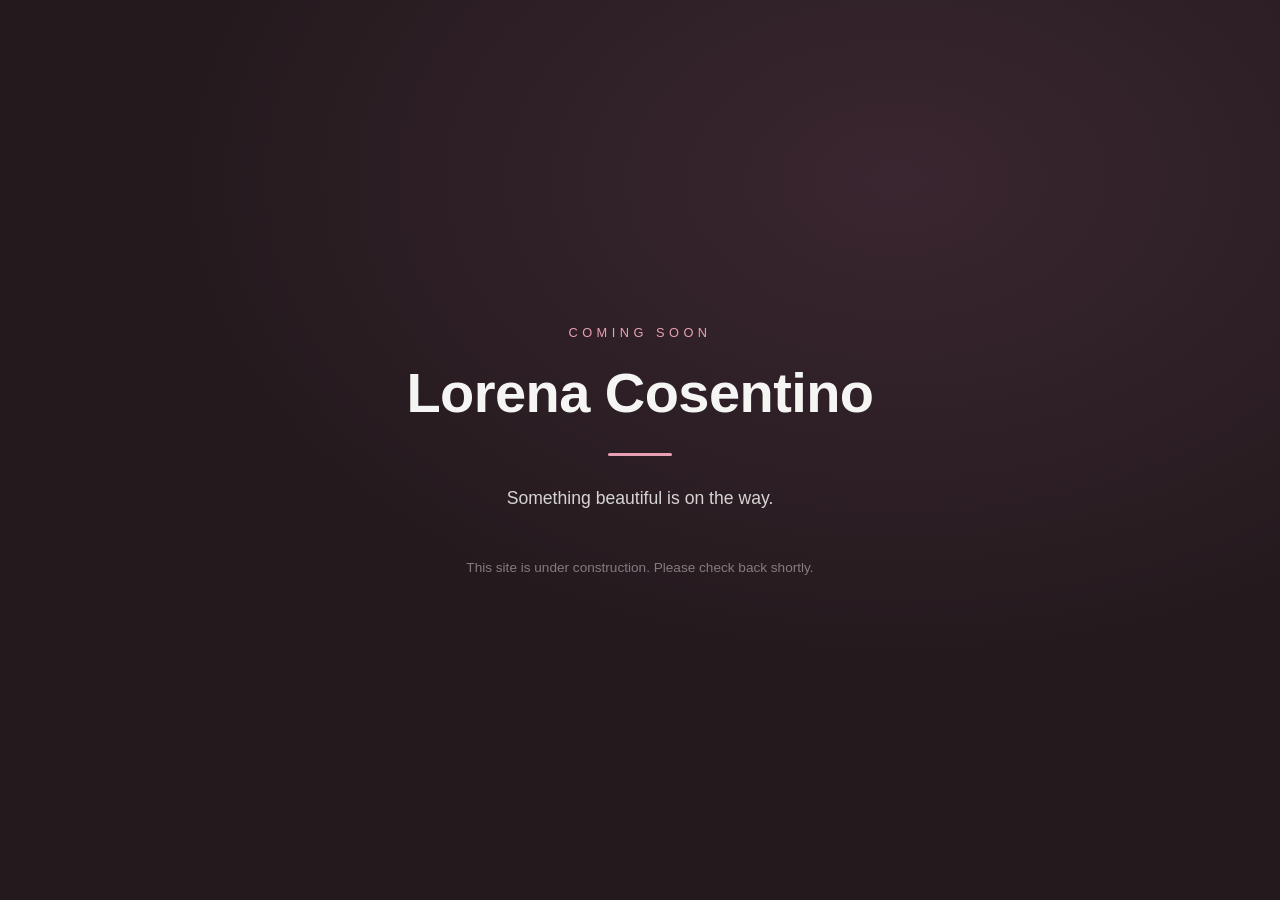
==== index.html @ d43c0b46 "Under construction page + cPanel deploy config Co-Authored-By: Claude Fable 5 <noreply@anthropic.com" ====
<!doctype html>
<html lang="en">
<head>
<meta charset="utf-8">
<meta name="viewport" content="width=device-width, initial-scale=1">
<title>Lorena Cosentino — Coming Soon</title>
<style>
  * { margin: 0; padding: 0; box-sizing: border-box; }
  html, body { height: 100%; }
  body {
    font-family: -apple-system, BlinkMacSystemFont, "Segoe UI", Roboto, Helvetica, Arial, sans-serif;
    background: radial-gradient(1200px 800px at 70% 20%, #3a2630 0%, #241a1e 60%);
    color: #f5f5f4;
    display: flex; align-items: center; justify-content: center;
    text-align: center; padding: 2rem;
  }
  main { max-width: 40rem; }
  .kicker {
    text-transform: uppercase; letter-spacing: 0.35em; font-size: 0.8rem;
    color: #e8a0b4; margin-bottom: 1.25rem;
  }
  h1 { font-size: clamp(2rem, 6vw, 3.5rem); font-weight: 650; letter-spacing: -0.01em; }
  .rule {
    width: 4rem; height: 3px; background: #e8a0b4; border-radius: 2px;
    margin: 1.75rem auto;
  }
  .tag { font-size: 1.1rem; color: rgba(245,245,244,0.85); line-height: 1.6; }
  .foot { margin-top: 3rem; font-size: 0.85rem; color: rgba(245,245,244,0.45); }
</style>
</head>
<body>
<main>
  <p class="kicker">Coming Soon</p>
  <h1>Lorena Cosentino</h1>
  <div class="rule"></div>
  <p class="tag">Something beautiful is on the way.</p>
  <p class="foot">This site is under construction. Please check back shortly.</p>
</main>
</body>
</html>
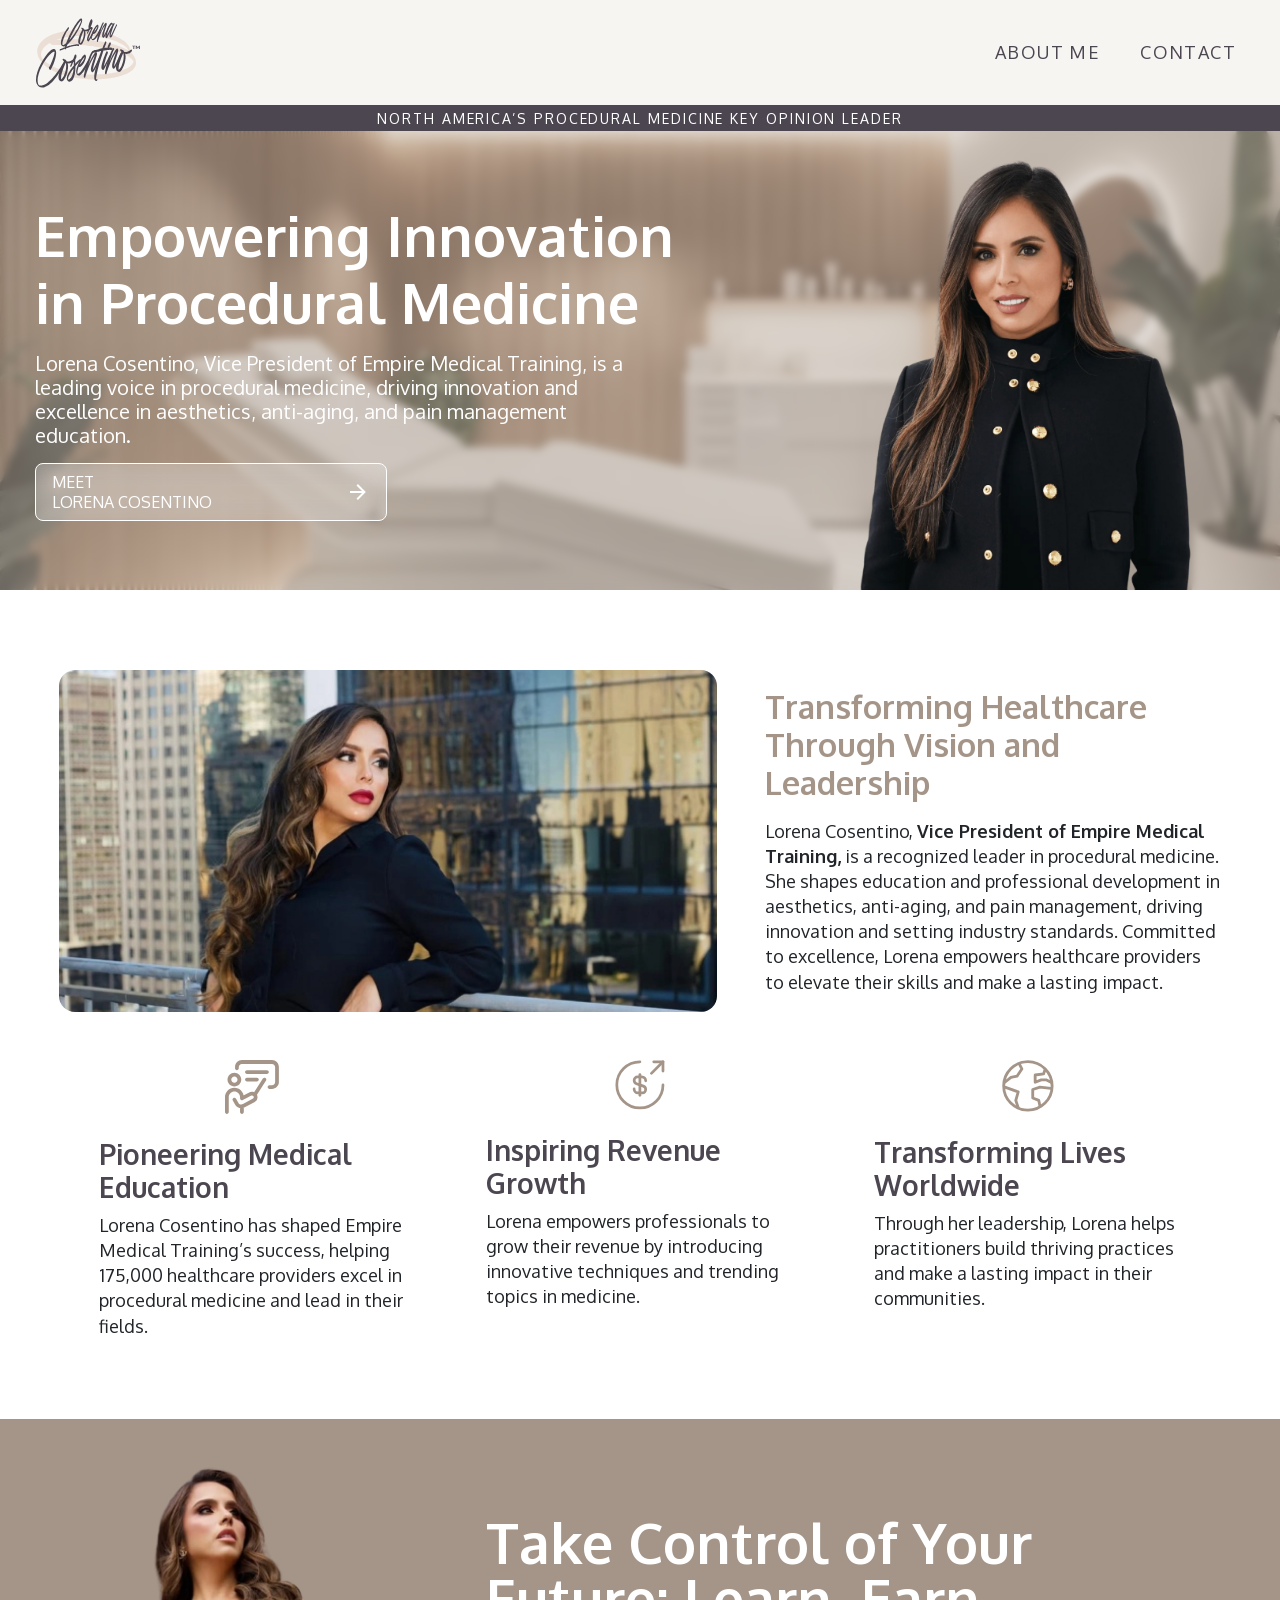
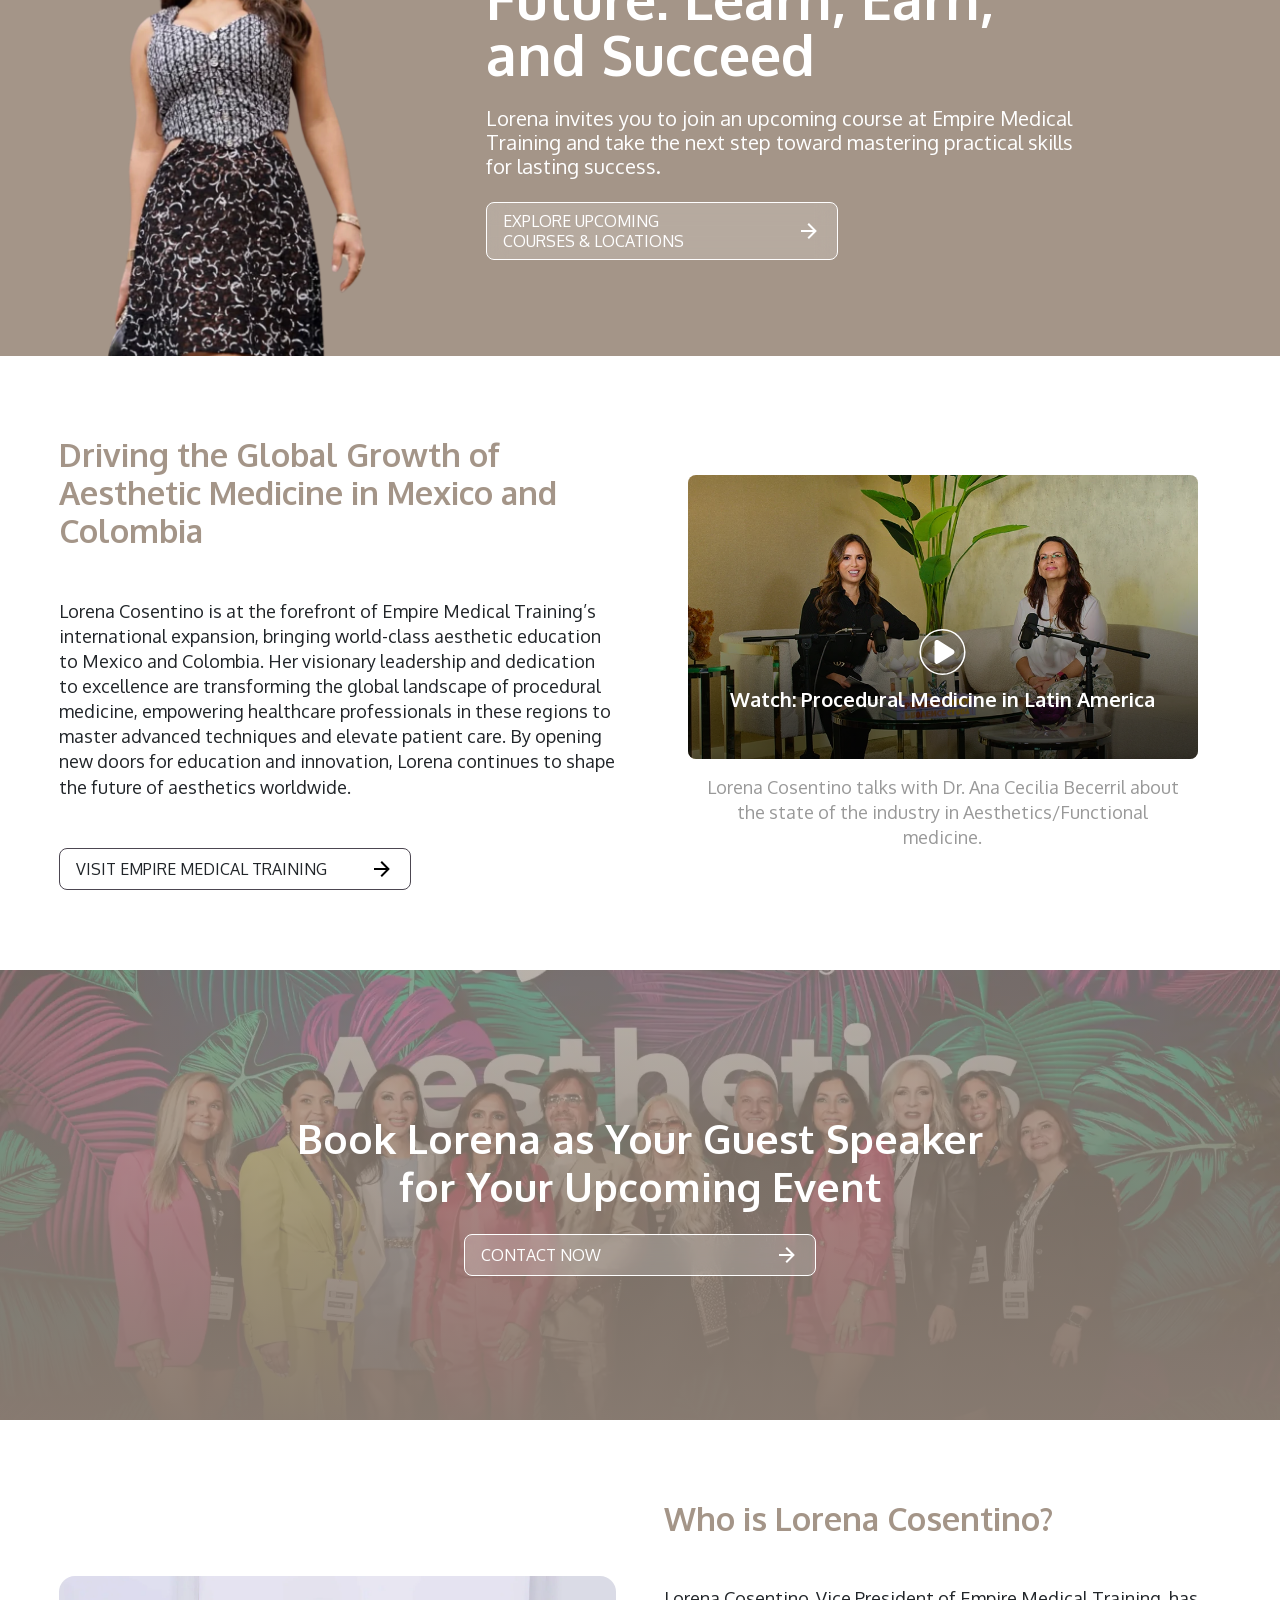
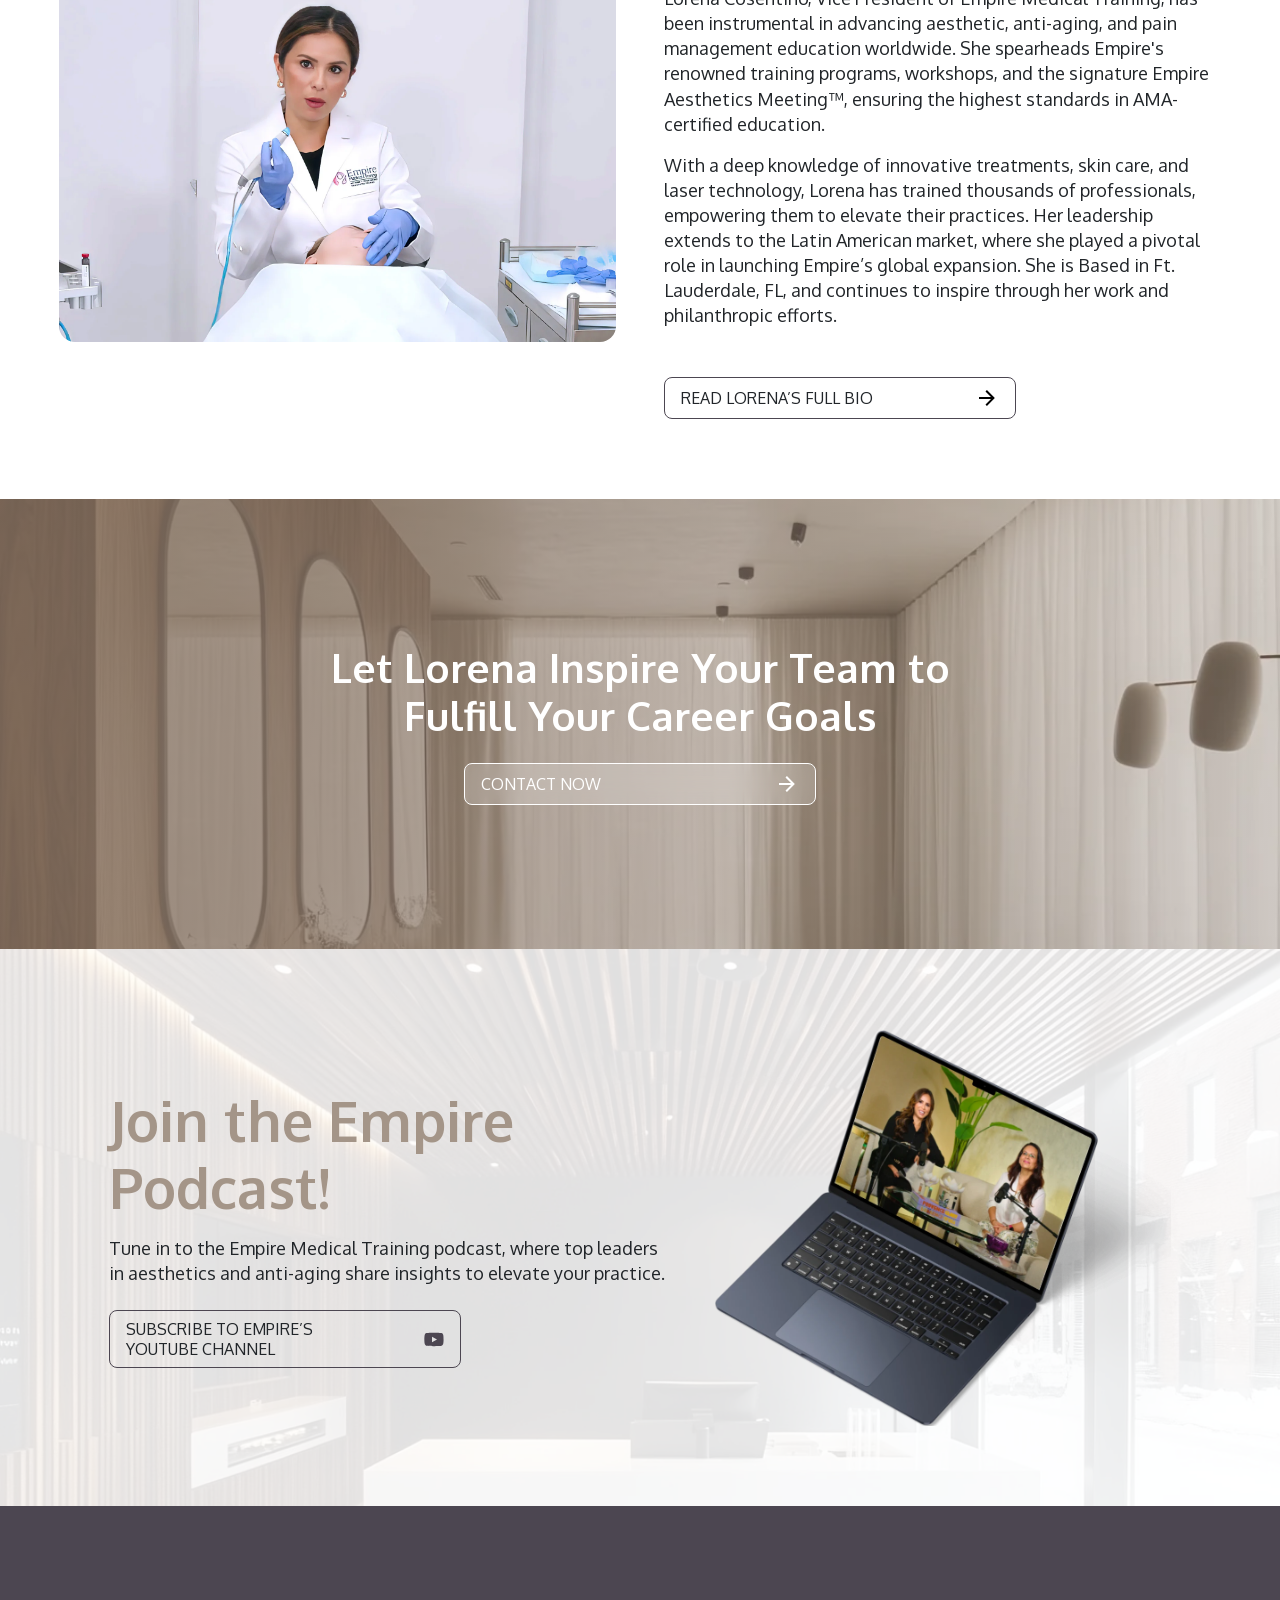
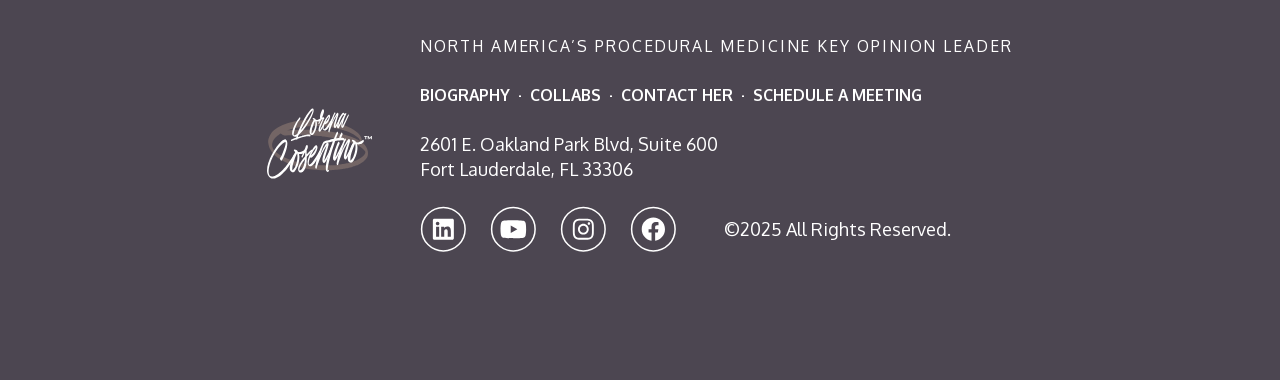
==== commit 7859d7e0: "Restore 2025 site from Wayback Machine rescue — static Bootstrap build Pages: home, /about-me/, /con" ====
--- a/index.html
+++ b/index.html
@@ -1,40 +1,368 @@
-<!doctype html>
-<html lang="en">
-<head>
-<meta charset="utf-8">
-<meta name="viewport" content="width=device-width, initial-scale=1">
-<title>Lorena Cosentino — Coming Soon</title>
-<style>
-  * { margin: 0; padding: 0; box-sizing: border-box; }
-  html, body { height: 100%; }
-  body {
-    font-family: -apple-system, BlinkMacSystemFont, "Segoe UI", Roboto, Helvetica, Arial, sans-serif;
-    background: radial-gradient(1200px 800px at 70% 20%, #3a2630 0%, #241a1e 60%);
-    color: #f5f5f4;
-    display: flex; align-items: center; justify-content: center;
-    text-align: center; padding: 2rem;
-  }
-  main { max-width: 40rem; }
-  .kicker {
-    text-transform: uppercase; letter-spacing: 0.35em; font-size: 0.8rem;
-    color: #e8a0b4; margin-bottom: 1.25rem;
-  }
-  h1 { font-size: clamp(2rem, 6vw, 3.5rem); font-weight: 650; letter-spacing: -0.01em; }
-  .rule {
-    width: 4rem; height: 3px; background: #e8a0b4; border-radius: 2px;
-    margin: 1.75rem auto;
-  }
-  .tag { font-size: 1.1rem; color: rgba(245,245,244,0.85); line-height: 1.6; }
-  .foot { margin-top: 3rem; font-size: 0.85rem; color: rgba(245,245,244,0.45); }
-</style>
-</head>
-<body>
-<main>
-  <p class="kicker">Coming Soon</p>
-  <h1>Lorena Cosentino</h1>
-  <div class="rule"></div>
-  <p class="tag">Something beautiful is on the way.</p>
-  <p class="foot">This site is under construction. Please check back shortly.</p>
-</main>
-</body>
-</html>
+<!DOCTYPE html>
+<html lang="en">
+<head>
+    <meta charset="UTF-8">
+    <meta name="viewport" content="width=device-width, initial-scale=1.0">
+    <title>Lorena Cosentino</title>
+    <link rel="stylesheet" href="/assets/libs/bootstrap-additional/bootstrap-additional.min.css">
+<link rel="stylesheet" href="/assets/libs/bootstrap-5.3.3/bootstrap.min.css">
+<link rel="stylesheet" href="/assets/css/main.css"></head>
+<body>
+    <header>
+    <div class="navbar navbar-expand-lg px-4" style="background-color:#F7F5F2">
+        <div class="container">
+            <a class="navbar-brand" href="/">
+                <img class="d-inline-block aling-text-top" src="/assets/images/lorena-cosentino-logo.svg" alt="Lorena Cosentino logo" width="105" height="70" loading="lazy">
+            </a>
+            <button class="navbar-toggler" type="button" data-bs-toggle="collapse" data-bs-target="#navbarCollapse" aria-controls="navbarCollapse" aria-expanded="false" aria-label="Toggle navigation">
+                <span class="navbar-toggler-icon"></span>
+            </button>
+            <div class="collapse navbar-collapse" id="navbarCollapse">
+                <ul class="navbar-nav ms-auto pt-4 pb-3">
+                    <li class="nav-item me-4 mb-2">
+                        <a class="nav-link text-purple" href="/about-me/" style="letter-spacing:0.0875rem">ABOUT ME</a>
+                    </li>
+                    <li class="nav-item">
+                        <a class="nav-link text-purple" href="/contact/" style="letter-spacing:0.0875rem">CONTACT</a>
+                    </li>
+                </ul>
+            </div>
+        </div>
+    </div>
+    <div class="bg-purple d-lg-block d-none">
+        <div class="row gx-0">
+            <div class="col-12 px-4 text-center">
+                <small class="m-0 text-white" style="font-size:0.875rem;letter-spacing:0.12rem">NORTH AMERICA’S PROCEDURAL MEDICINE KEY OPINION LEADER</small>
+            </div>
+        </div>
+    </div>
+</header>    <div class="text-white bg-brown overflow-hidden position-relative">
+        <div class="position-absolute w-100 h-100">
+            <img src="/assets/images/empowering-innovation-procedural-medicine-background.webp" class="w-100 h-100" alt="empowering innovation procedural medicine background">
+        </div>
+        <div class="position-relative z-1" style="background:rgba(192, 180, 169, 0.5);backdrop-filter:blur(4px)">
+            <div class="container">
+                <div class="row">
+                    <div class="col-12 col-lg-6 col-xl-7 py-5 align-self-center">
+                        <div class="p-4 p-lg-0 pe-lg-5">
+                            <h1 class="hero-title mb-3 text-break">Empowering Innovation in Procedural Medicine</h1>
+                            <p class="h5 fw-normal mb-3" style="max-width:50ch">Lorena Cosentino, Vice President of Empire Medical Training, is a leading voice in procedural medicine, driving innovation and excellence in aesthetics, anti-aging, and pain management education.</p>
+                            <a href="/about-me/" class="btn btn-main-blur"><!-- px-3 py-2 border-light border border-white rounded-3 d-inline-flex justify-content-between align-items-center text-decoration-none -->
+                                <span class="text-white lh-sm">
+                                    MEET
+                                    <br>
+                                    LORENA COSENTINO
+                                </span>
+                                <svg xmlns="http://www.w3.org/2000/svg" width="24" height="24" viewBox="0 0 24 24"><path fill="#ffffff" d="M4 11v2h12l-5.5 5.5l1.42 1.42L19.84 12l-7.92-7.92L10.5 5.5L16 11z"></path></svg>
+                            </a>
+                        </div>
+                    </div>
+                    <div class="col-12 col-lg-6 col-xl-5 pt-lg-4 d-flex align-items-end">
+                        <div style="max-height:550px">
+                            <img class="hero-image" src="/assets/images/empowering-innovation-in-procedural-medicine.webp" alt="Empowering Innovation in Procedural Medicine">
+                        </div>
+                    </div>
+                </div>
+            </div>
+        </div>
+    </div>
+    <section class="container py-7">
+        <div class="row gx-0 mb-5">
+            <div class="col-12 col-lg-6 col-xl-7 px-4 d-flex align-items-center justify-content-center mb-4 mb-lg-0">
+                <img src="/assets/images/transforming-healthcare-through-vision-and-leadership-lorena-cosentino.webp" class="d-block w-100" style="border-radius:var(--border-radius)" alt="transforming healthcare through vision and leadership" loading="lazy">
+                <!-- <div id="carouselExample" class="carousel custom-carousel slide w-100">
+                    <div class="carousel-inner">
+                        <div class="carousel-item rounded-4 active">
+                            <img src="/assets/images/transforming-healthcare-through-vision-and-leadership-lorena-cosentino.webp" class="d-block w-100" alt="previous next transforming healthcare through vision and leadership">
+                        </div>
+                        <div class="carousel-item rounded-4">
+                            <img src="/assets/images/transforming-healthcare-through-vision-and-leadership-lorena-cosentino.webp" class="d-block w-100" alt="previous next transforming healthcare through vision and leadership">
+                        </div>
+                        <div class="carousel-item rounded-4">
+                            <img src="/assets/images/transforming-healthcare-through-vision-and-leadership-lorena-cosentino.webp" class="d-block w-100" alt="previous next transforming healthcare through vision and leadership">
+                        </div>
+                    </div>
+                    <button class="carousel-control-prev" type="button" data-bs-target="#carouselExample" data-bs-slide="prev">
+                        <span class="carousel-control-prev-icon" aria-hidden="true"></span>
+                        <span class="visually-hidden">Previous</span>
+                    </button>
+                    <button class="carousel-control-next" type="button" data-bs-target="#carouselExample" data-bs-slide="next">
+                        <span class="carousel-control-next-icon" aria-hidden="true"></span>
+                        <span class="visually-hidden">Next</span>
+                    </button>
+                </div> -->
+            </div>
+            <div class="col-12 col-lg-6 col-xl-5 px-4">
+                <div class="d-flex flex-column justify-content-center h-100">
+                    <h2 class="text-brown fw-bold mb-3">Transforming Healthcare Through Vision and Leadership</h2>
+                    <p class="mb-0">Lorena Cosentino, <b>Vice President of Empire Medical Training,</b> is a recognized leader in procedural medicine. She shapes education and professional development in aesthetics, anti-aging, and pain management, driving innovation and setting industry standards. Committed to excellence, Lorena empowers healthcare providers to elevate their skills and make a lasting impact.</p>
+                </div>
+            </div>
+        </div>
+        <div class="row gx-0 justify-content-center px-4">
+            <div class="col-12 col-md-6 col-lg-4 px-4 mb-4 mb-lg-0">
+                <div class="px-3">
+                    <div class="d-flex justify-content-center pb-4">
+                        <svg width="54" height="54" viewBox="0 0 55 55" fill="none" xmlns="http://www.w3.org/2000/svg">
+                            <path d="M17.2288 39.0474H15.3145C15.3145 39.7174 15.6648 40.3387 16.2381 40.6853C16.8114 41.0322 17.5242 41.0539 18.1176 40.743L17.2288 39.0474ZM0 53.0857C0 54.1429 0.857076 55 1.91431 55C2.97155 55 3.82862 54.1429 3.82862 53.0857H0ZM25.5058 34.7083L26.3945 36.4039L26.4657 36.3666L26.5336 36.3235L25.5058 34.7083ZM29.4582 40.9755L30.3572 42.6657L30.4161 42.6343L30.4728 42.5988L29.4582 40.9755ZM19.1795 46.4425L18.2806 44.7526L18.2216 44.784L18.165 44.8192L19.1795 46.4425ZM11.2336 39.3738C10.7091 38.456 9.53973 38.137 8.62181 38.6615C7.70386 39.186 7.38493 40.3555 7.90948 41.2734L11.2336 39.3738ZM19.1431 47.9809C19.1431 46.9236 18.286 46.0665 17.2288 46.0665C16.1716 46.0665 15.3145 46.9236 15.3145 47.9809H19.1431ZM15.3145 53.0857C15.3145 54.1429 16.1716 55 17.2288 55C18.286 55 19.1431 54.1429 19.1431 53.0857H15.3145ZM29.6522 32.9147L28.6243 34.5299L31.8544 36.5853L32.882 34.9704L29.6522 32.9147ZM41.8155 20.932C42.3831 20.0401 42.1202 18.8568 41.2284 18.2892C40.3363 17.7216 39.153 17.9846 38.5856 18.8765L41.8155 20.932ZM10.2097 8.4184C10.2097 9.47564 11.0667 10.3327 12.124 10.3327C13.1812 10.3327 14.0383 9.47564 14.0383 8.4184H10.2097ZM45.3054 25.6472C44.2482 25.6472 43.3911 26.5043 43.3911 27.5615C43.3911 28.6187 44.2482 29.4758 45.3054 29.4758V25.6472ZM22.3336 10.3327C21.2764 10.3327 20.4193 11.1898 20.4193 12.247C20.4193 13.3043 21.2764 14.1613 22.3336 14.1613V10.3327ZM42.753 14.1613C43.8102 14.1613 44.6673 13.3043 44.6673 12.247C44.6673 11.1898 43.8102 10.3327 42.753 10.3327V14.1613ZM22.3336 17.99C21.2764 17.99 20.4193 18.847 20.4193 19.9043C20.4193 20.9615 21.2764 21.8186 22.3336 21.8186V17.99ZM32.5433 21.8186C33.6005 21.8186 34.4576 20.9615 34.4576 19.9043C34.4576 18.847 33.6005 17.99 32.5433 17.99V21.8186ZM12.7621 19.9043C12.7621 21.6664 11.3336 23.0948 9.57156 23.0948V26.9234C13.4481 26.9234 16.5907 23.7809 16.5907 19.9043H12.7621ZM9.57156 23.0948C7.80947 23.0948 6.38104 21.6664 6.38104 19.9043H2.55242C2.55242 23.7809 5.695 26.9234 9.57156 26.9234V23.0948ZM6.38104 19.9043C6.38104 18.1422 7.80947 16.7138 9.57156 16.7138V12.8851C5.695 12.8851 2.55242 16.0277 2.55242 19.9043H6.38104ZM9.57156 16.7138C11.3336 16.7138 12.7621 18.1422 12.7621 19.9043H16.5907C16.5907 16.0277 13.4481 12.8851 9.57156 12.8851V16.7138ZM19.1431 39.0474V37.7712H15.3145V39.0474H19.1431ZM0 37.7712V53.0857H3.82862V37.7712H0ZM18.1176 40.743L26.3945 36.4039L24.617 33.013L16.34 37.3518L18.1176 40.743ZM28.5592 39.2855L18.2806 44.7526L20.0785 48.1327L30.3572 42.6657L28.5592 39.2855ZM13.7038 43.6966L11.2336 39.3738L7.90948 41.2734L10.3797 45.5961L13.7038 43.6966ZM26.5336 36.3235C27.3833 35.7826 28.5118 36.0491 29.0302 36.9128L32.3131 34.9429C30.6867 32.2322 27.1449 31.3963 24.4779 33.0934L26.5336 36.3235ZM18.165 44.8192C16.6289 45.7794 14.6026 45.2694 13.7038 43.6966L10.3797 45.5961C12.3568 49.0562 16.8147 50.178 20.1941 48.0658L18.165 44.8192ZM3.82862 37.7712C3.82862 34.5996 6.39983 32.0283 9.57156 32.0283V28.1996C4.28533 28.1996 0 32.4849 0 37.7712H3.82862ZM29.0302 36.9128C29.5322 37.7497 29.2714 38.8348 28.4436 39.3522L30.4728 42.5988C33.0706 40.9752 33.8892 37.5698 32.3131 34.9429L29.0302 36.9128ZM19.1431 37.7712C19.1431 32.4849 14.8578 28.1996 9.57156 28.1996V32.0283C12.7433 32.0283 15.3145 34.5996 15.3145 37.7712H19.1431ZM15.3145 47.9809V53.0857H19.1431V47.9809H15.3145ZM32.882 34.9704L41.8155 20.932L38.5856 18.8765L29.6522 32.9147L32.882 34.9704ZM14.0383 8.4184V7.14219H10.2097V8.4184H14.0383ZM17.2288 3.95167H47.8578V0.123047H17.2288V3.95167ZM51.0483 7.14219V22.4567H54.8769V7.14219H51.0483ZM47.8578 25.6472H45.3054V29.4758H47.8578V25.6472ZM51.0483 22.4567C51.0483 24.2189 49.62 25.6472 47.8578 25.6472V29.4758C51.7344 29.4758 54.8769 26.3333 54.8769 22.4567H51.0483ZM47.8578 3.95167C49.62 3.95167 51.0483 5.38011 51.0483 7.14219H54.8769C54.8769 3.26563 51.7344 0.123047 47.8578 0.123047V3.95167ZM14.0383 7.14219C14.0383 5.38011 15.4667 3.95167 17.2288 3.95167V0.123047C13.3523 0.123047 10.2097 3.26563 10.2097 7.14219H14.0383ZM22.3336 14.1613H42.753V10.3327H22.3336V14.1613ZM22.3336 21.8186H32.5433V17.99H22.3336V21.8186Z" fill="#A49588"></path>
+                        </svg>
+                    </div>
+                    <h3 class="fw-bold" style="color:var(--color-purple)">Pioneering Medical Education</h3>
+                    <p class="mb-0">Lorena Cosentino has shaped Empire Medical Training’s success, helping 175,000 healthcare providers excel in procedural medicine and lead in their fields.</p>
+                </div>
+            </div>
+            <div class="col-12 col-md-6 col-lg-4 px-4 mb-4 mb-lg-0">
+                <div class="px-3">
+                    <div class="d-flex justify-content-center pb-4">
+                        <svg width="50" height="50" viewBox="0 0 55 55" fill="none" xmlns="http://www.w3.org/2000/svg">
+                            <path d="M21.043 31.8341C21.043 34.297 22.9473 36.2775 25.2832 36.2775H30.0567C32.0879 36.2775 33.7383 34.5509 33.7383 32.3927C33.7383 30.0821 32.7227 29.2442 31.2247 28.711L23.582 26.045C22.084 25.5118 21.0684 24.6993 21.0684 22.3633C21.0684 20.2305 22.7188 18.4785 24.75 18.4785H29.5235C31.8594 18.4785 33.7637 20.459 33.7637 22.9219" stroke="#A49588" stroke-width="3" stroke-linecap="round" stroke-linejoin="round"></path>
+                            <path d="M27.3906 15.965V38.8166" stroke="#A49588" stroke-width="3" stroke-linecap="round" stroke-linejoin="round"></path>
+                            <path d="M52.7815 27.3907C52.7815 41.4064 41.4064 52.7815 27.3907 52.7815C13.3751 52.7815 2 41.4064 2 27.3907C2 13.3751 13.3751 2 27.3907 2" stroke="#A49588" stroke-width="3" stroke-linecap="round" stroke-linejoin="round"></path>
+                            <path d="M52.7813 12.1563V2H42.625" stroke="#A49588" stroke-width="3" stroke-linecap="round" stroke-linejoin="round"></path>
+                            <path d="M40.0859 14.6954L52.7813 2" stroke="#A49588" stroke-width="3" stroke-linecap="round" stroke-linejoin="round"></path>
+                        </svg>
+                    </div>
+                    <h3 class="fw-bold" style="color:var(--color-purple)">Inspiring Revenue Growth</h3>
+                    <p class="mb-0">Lorena empowers professionals to grow their revenue by introducing innovative techniques and trending topics in medicine.</p>
+                </div>
+            </div>
+            <div class="col-12 col-md-6 col-lg-4 px-4">
+                <div class="px-3">
+                    <div class="d-flex justify-content-center pb-4">
+                        <svg width="52" height="52" viewBox="0 0 55 55" fill="none" xmlns="http://www.w3.org/2000/svg">
+                            <path d="M27.3907 53.0002C41.5344 53.0002 53.0002 41.5344 53.0002 27.3907C53.0002 13.247 41.5344 1.78125 27.3907 1.78125C13.247 1.78125 1.78125 13.247 1.78125 27.3907C1.78125 41.5344 13.247 53.0002 27.3907 53.0002Z" stroke="#A49588" stroke-width="3" stroke-linecap="round" stroke-linejoin="round"></path>
+                            <path d="M3.0625 28.6713L17.1477 33.7932L14.5868 42.7565L17.1477 50.4393" stroke="#A49588" stroke-width="3" stroke-linecap="round" stroke-linejoin="round"></path>
+                            <path d="M40.1965 49.1589L38.916 42.7565L32.5137 40.1955V31.2322L40.1965 28.6713L51.7208 29.9517" stroke="#A49588" stroke-width="3" stroke-linecap="round" stroke-linejoin="round"></path>
+                            <path d="M45.318 10.7445L44.0375 14.5859L35.0742 15.8664V23.5493L41.4766 20.9883H46.5985L51.7204 23.5493" stroke="#A49588" stroke-width="3" stroke-linecap="round" stroke-linejoin="round"></path>
+                            <path d="M3.0625 23.5494L9.46487 18.4275L15.8672 17.147L20.9891 9.46418L18.4282 4.34229" stroke="#A49588" stroke-width="3" stroke-linecap="round" stroke-linejoin="round"></path>
+                        </svg>
+                    </div>
+                    <h3 class="fw-bold" style="color:var(--color-purple)">Transforming Lives Worldwide</h3>
+                    <p class="mb-0">Through her leadership, Lorena helps practitioners build thriving practices and make a lasting impact in their communities.</p>
+                </div>
+            </div>
+        </div>
+    </section>
+    <section class="bg-brown">
+        <div class="container">
+            <div class="row gx-0">
+                <div class="col-12 col-md-6 col-lg-5 col-xl-4 px-4 pt-md-5 order-2 order-md-1">
+                    <img src="/assets/images/lorena-cosentino-take-control-of-your-future.webp" class="img-fluid px-5 px-md-0 px-lg-4 px-xl-5" alt="lorena photo" loading="lazy">
+                </div>
+                <div class="col-12 col-md-6 col-lg-7 col-xl-7 px-4 py-6 align-self-center order-1 order-md-2">
+                    <div class="px-lg-4">
+                        <h2 class="hero-title text-white lh-1 mb-4 text-break">Take Control of Your Future: Learn, Earn, and Succeed</h2>
+                        <p class="h5 fw-normal text-white mb-4">Lorena invites you to join an upcoming course at Empire Medical Training and take the next step toward mastering practical skills for lasting success.</p>
+                        <a href="https://www.empiremedicaltraining.com/calendar/" target="_blank" class="btn btn-main-blur">
+                            <span class="text-white lh-sm">
+                                EXPLORE UPCOMING
+                                <br>
+                                COURSES & LOCATIONS
+                            </span>
+                            <svg xmlns="http://www.w3.org/2000/svg" width="24" height="24" viewBox="0 0 24 24"><path fill="#ffffff" d="M4 11v2h12l-5.5 5.5l1.42 1.42L19.84 12l-7.92-7.92L10.5 5.5L16 11z"></path></svg>
+                        </a>
+                    </div>
+                </div>
+            </div>
+        </div>
+    </section>
+    <section class="container py-7">
+        <div class="row mx-0">
+            <div class="col-12 col-lg-6 px-4 mb-5 mb-lg-0 align-self-center">
+                <h2 class="fw-bold text-brown mb-4 mb-lg-5" style="max-width:38ch">Driving the Global Growth of Aesthetic Medicine in Mexico and Colombia</h2>
+                <p class="mb-4 mb-lg-5">Lorena Cosentino is at the forefront of Empire Medical Training’s international expansion, bringing world-class aesthetic education to Mexico and Colombia. Her visionary leadership and dedication to excellence are transforming the global landscape of procedural medicine, empowering healthcare professionals in these regions to master advanced techniques and elevate patient care. By opening new doors for education and innovation, Lorena continues to shape the future of aesthetics worldwide.</p>
+                <a href="https://www.empiremedicaltraining.com/" target="_blank" class="btn btn-main-ghost-black">
+                    <span class="lh-sm">
+                        VISIT EMPIRE MEDICAL TRAINING
+                    </span>
+                    <svg xmlns="http://www.w3.org/2000/svg" width="24" height="24" viewBox="0 0 24 24"><path fill="#000000" d="M4 11v2h12l-5.5 5.5l1.42 1.42L19.84 12l-7.92-7.92L10.5 5.5L16 11z"></path></svg>
+                </a>
+            </div>
+            <div class="col-12 col-lg-6 px-4 px-lg-5 align-self-center">
+                <button class="w-100 h-100 bg-transparent overflow-hidden p-0 mx-0 mt-0 mb-3 border-0 w-fit position-relative" data-bs-toggle="modal" data-bs-target="#VideoModalSsr7aXgFyLw" style="border-radius:var(--border-radius-sm)">
+                    <div class="position-absolute w-100 h-100 d-flex justify-content-center align-items-center align-items-sm-end" style="background:linear-gradient(180deg,rgba(0, 0, 0, 0.00) 11.66%,rgba(0, 0, 0, 0.60) 86.56%)">
+                        <div class="my-sm-5">
+                            <svg width="47" height="46" viewBox="0 0 47 46" fill="none" xmlns="http://www.w3.org/2000/svg">
+                                <rect x="1.25" y="0.75" width="44.5" height="44.5" rx="22.25" stroke="white" stroke-width="1.5"></rect>
+                                <path d="M19.3021 11.3616L34.3021 20.7897C35.0312 21.2718 35.5 22.1289 35.5 22.9861C35.5 23.8967 35.0312 24.7538 34.3021 25.1824L19.3021 34.6105C18.5208 35.0926 17.5312 35.1462 16.75 34.6641C15.9688 34.2355 15.5 33.3784 15.5 32.4142V13.5579C15.5 12.6472 15.9688 11.7901 16.75 11.3616C17.5312 10.8795 18.5208 10.8795 19.3021 11.3616Z" fill="white"></path>
+                            </svg>
+                            <p class="d-none d-sm-block h5 fw-bold text-white mt-2 mb-0 pt-1 px-3">Watch: Procedural Medicine in Latin America</p>
+                        </div>
+                    </div>
+                    <img src="/assets/images/driving-the-global-growth-of-aesthetic.webp" class="img-fluid w-100 h-100" style="object-fit:cover" alt="driving the global growth of aesthetic" loading="lazy">
+                </button>
+                <p class="text-center px-3 mb-0" style="color:#999">Lorena Cosentino talks with Dr. Ana Cecilia Becerril about the state of the industry in Aesthetics/Functional medicine.</p>
+            </div>
+        </div>
+    </section>
+    <section class="position-relative">
+        <div class="position-absolute top-0 bottom-0 start-0 end-0 w-100 h-100">
+            <img src="/assets/images/book-lorena-as-your-guest-speaker-for-your-upcoming-event.webp" class="w-100 h-100 object-fit-cover" style="object-position:0% 35%" alt="book lorena as your guest speaker for your upcoming event" loading="lazy">
+        </div>
+        <div style="background:linear-gradient(180deg, rgb(164 149 136 / 65%) 0%, rgb(137 124 114 / 98%) 100%);z-index:2;position:relative">
+            <div class="container z-1 py-lg-5">
+                <div class="row justify-content-center py-5 mx-0">
+                    <div class="col-12 p-5 text-center">
+                        <h2 class="h1 fw-bold text-white mb-4" style="max-width:28ch;margin:0 auto">Book Lorena as Your Guest Speaker for Your Upcoming Event</h2>
+                        <a href="/contact/" class="btn btn-main-blur">
+                            <span class="text-white lh-sm">
+                                CONTACT NOW
+                            </span>
+                            <svg xmlns="http://www.w3.org/2000/svg" width="24" height="24" viewBox="0 0 24 24"><path fill="#ffffff" d="M4 11v2h12l-5.5 5.5l1.42 1.42L19.84 12l-7.92-7.92L10.5 5.5L16 11z"></path></svg>
+                        </a>
+                    </div>
+                </div>
+            </div>
+        </div>
+    </section>
+    <section class="container py-7">
+        <div class="row mx-0">
+            <div class="col-12 col-lg-6 px-4 mb-5 mb-lg-0 align-self-center">
+                <img src="/assets/images/who-is-lorena-consentino.webp" class="img-fluid" alt="who is Lorena Consentino" style="border-radius:var(--border-radius)" loading="lazy">
+            </div>
+            <div class="col-12 col-lg-6 px-4 align-self-center">
+                <h2 class="text-brown fw-bold mb-4 mb-lg-5">Who is Lorena Cosentino?</h2>
+                <p>Lorena Cosentino, Vice President of Empire Medical Training, has been instrumental in advancing aesthetic, anti-aging, and pain management  education worldwide. She spearheads Empire's renowned training programs, workshops, and the signature Empire Aesthetics Meeting™, ensuring the highest standards in AMA-certified education. </p>
+                <p class="mb-5">With a deep knowledge of innovative treatments, skin care, and laser technology, Lorena has trained thousands of professionals, empowering them to elevate their practices. Her leadership extends to the Latin American market, where she played a pivotal role in launching Empire’s global expansion. She is Based in Ft. Lauderdale, FL, and continues to inspire through her work and philanthropic efforts.</p>
+                <a href="/about-me/" class="btn btn-main-ghost-black">
+                    <span class="lh-sm">
+                        READ LORENA’S FULL BIO
+                    </span>
+                    <svg xmlns="http://www.w3.org/2000/svg" width="24" height="24" viewBox="0 0 24 24"><path fill="#000000" d="M4 11v2h12l-5.5 5.5l1.42 1.42L19.84 12l-7.92-7.92L10.5 5.5L16 11z"></path></svg>
+                </a>
+            </div>
+        </div>
+    </section>
+    <section class="position-relative">
+        <div class="position-absolute top-0 bottom-0 start-0 end-0 w-100 h-100">
+            <img src="/assets/images/let-lorena-inspire-your-team-to-fulfill-your-career-goals.webp" class="w-100 h-100 object-fit-cover" style="object-position:0% 15%" alt="let lorena inspire your team to fulfill your career goals" loading="lazy">
+        </div>
+        <div style="position:relative;z-index:2;background:linear-gradient(270deg,rgba(164, 149, 136, 0.32) 6.02%,rgba(136, 117, 101, 0.8) 81.89%)">
+            <div class="container z-1 py-lg-5">
+                <div class="row justify-content-center py-5 mx-0">
+                    <div class="col-12 p-5 text-center">
+                        <h2 class="h1 fw-bold text-white mb-4" style="max-width:28ch;margin:0 auto">Let Lorena Inspire Your Team to Fulfill Your Career Goals</h2>
+                        <a href="/contact/" class="btn btn-main-blur">
+                            <span class="text-white lh-sm">
+                                CONTACT NOW
+                            </span>
+                            <svg xmlns="http://www.w3.org/2000/svg" width="24" height="24" viewBox="0 0 24 24"><path fill="#ffffff" d="M4 11v2h12l-5.5 5.5l1.42 1.42L19.84 12l-7.92-7.92L10.5 5.5L16 11z"></path></svg>
+                        </a>
+                    </div>
+                </div>
+            </div>
+        </div>
+    </section>
+    <section class="position-relative">
+    <img src="/assets/images/join-the-empire-podcast-background.webp" class="position-absolute w-100 h-100" alt="Join the Empire Podcast background" loading="lazy">
+    <div class="position-relative w-100 h-100 d-flex align-items-center" style="background-color:rgb(255 255 255 / 88%)">
+        <div class="container py-7">
+            <div class="row mx-0 justify-content-center">
+                <div class="col-12 col-lg-6 px-4 order-2 order-lg-1 align-self-center">
+                    <h2 class="text-brown hero-title mb-3 text-break">Join the Empire Podcast!</h2>
+                    <p class="mb-4">Tune in to the Empire Medical Training podcast, where top leaders in aesthetics and anti-aging share insights to elevate your practice.</p>
+                    <a href="https://www.youtube.com/@Empiremedicaltraining/" target="_blank" class="btn btn-main-ghost-black">
+                        <span class="lh-sm">
+                            SUBSCRIBE TO EMPIRE’S<br>YOUTUBE CHANNEL
+                        </span>
+                        <svg width="20" height="15" viewBox="0 0 20 15" fill="none" xmlns="http://www.w3.org/2000/svg">
+                            <path d="M19.1572 2.83667C19.5791 4.31323 19.5791 7.47729 19.5791 7.47729C19.5791 7.47729 19.5791 10.6062 19.1572 12.1179C18.9463 12.9617 18.2783 13.5945 17.4697 13.8054C15.958 14.1921 9.98145 14.1921 9.98145 14.1921C9.98145 14.1921 3.96973 14.1921 2.45801 13.8054C1.64941 13.5945 0.981445 12.9617 0.770508 12.1179C0.348633 10.6062 0.348633 7.47729 0.348633 7.47729C0.348633 7.47729 0.348633 4.31323 0.770508 2.83667C0.981445 1.99292 1.64941 1.32495 2.45801 1.11401C3.96973 0.692139 9.98145 0.692139 9.98145 0.692139C9.98145 0.692139 15.958 0.692139 17.4697 1.11401C18.2783 1.32495 18.9463 1.99292 19.1572 2.83667ZM8.0127 10.325L13.0049 7.47729L8.0127 4.62964V10.325Z" fill="#4C4651"></path>
+                        </svg>
+                    </a>
+                </div>
+                <div class="col-12 col-lg-5 px-4 order-1 order-lg-2 mb-5 mb-lg-0 align-self-center">
+                    <img class="w-100 img-fluid" src="/assets/images/join-the-empire-podcast.webp" alt="Join the Empire Podcast">
+                </div>
+            </div>
+        </div>
+    </div>
+</section>    <footer class="container-fluid px-0 bg-purple py-7">
+    <div class="container py-lg-5">
+        <div class="row mx-auto justify-content-center" style="max-width:1000px">
+            <div class="col-12 d-sm-flex text-white justify-content-center align-items-center gap-5">
+                <img src="/assets/images/lorena-cosentino-logo-white.svg" class="img-fluid d-inline-block aling-text-top h-fit mb-4 mb-sm-0" style="width:105px" alt="Lorena Cosentino logo" width="105" height="70" loading="lazy">
+                <!-- <img src="/assets/images/logo-footer.webp" class="img-fluid h-fit mb-4 mb-sm-0" style="width:105px" alt="Lorena Cosentino Logo footer" width="105" height="71"> -->
+                <div>
+                    <small class="d-block mb-4" style="letter-spacing:0.12rem">NORTH AMERICA’S PROCEDURAL MEDICINE KEY OPINION LEADER</small>
+                    <small class="d-block fw-semibold mb-4">
+                        <a class="text-decoration-none text-white" href="/about-me/">BIOGRAPHY</a>
+                        <span class="d-inline-block mx-1">·</span>
+                        <a class="text-decoration-none text-white" href="/about-me/">COLLABS</a>
+                        <span class="d-inline-block mx-1">·</span>
+                        <a class="text-decoration-none text-white" href="/contact/">CONTACT HER</a>
+                        <span class="d-inline-block mx-1">·</span>
+                        <a class="text-decoration-none text-white" href="/contact/">SCHEDULE A MEETING</a>
+                    </small>
+                    <p class="mb-4">2601 E. Oakland Park Blvd, Suite 600<br>Fort Lauderdale, FL 33306</p>
+                    <div class="d-flex flex-column flex-lg-row align-items-lg-center justify-content-start gap-4 gap-lg-5" style="justify-self:flex-start">
+                        <div class="d-flex flex-wrap gap-4">
+                            <a class="text-decoration-none" href="https://www.linkedin.com/in/lorena-cosentino-38317019b" target="_blank">
+                                <svg width="46" height="46" viewBox="0 0 46 46" fill="none" xmlns="http://www.w3.org/2000/svg">
+                                    <rect x="1.60645" y="1.44214" width="43.5" height="43.5" rx="21.75" stroke="white" stroke-width="1.5"></rect>
+                                    <path d="M32.3564 12.6921C33.1533 12.6921 33.8564 13.3953 33.8564 14.239V32.1921C33.8564 33.0359 33.1533 33.6921 32.3564 33.6921H14.3096C13.5127 33.6921 12.8564 33.0359 12.8564 32.1921V14.239C12.8564 13.3953 13.5127 12.6921 14.3096 12.6921H32.3564ZM19.1846 30.6921V20.7078H16.0908V30.6921H19.1846ZM17.6377 19.3015C18.6221 19.3015 19.4189 18.5046 19.4189 17.5203C19.4189 16.5359 18.6221 15.6921 17.6377 15.6921C16.6064 15.6921 15.8096 16.5359 15.8096 17.5203C15.8096 18.5046 16.6064 19.3015 17.6377 19.3015ZM30.8564 30.6921V25.2078C30.8564 22.5359 30.2471 20.4265 27.1064 20.4265C25.6064 20.4265 24.5752 21.2703 24.1533 22.0671H24.1064V20.7078H21.1533V30.6921H24.2471V25.7703C24.2471 24.4578 24.4814 23.1921 26.1221 23.1921C27.7158 23.1921 27.7158 24.6921 27.7158 25.8171V30.6921H30.8564Z" fill="white"></path>
+                                </svg>
+                            </a>
+                            <a class="text-decoration-none" href="https://www.youtube.com/channel/UCGc_XlguCbqHpjz_gaFbuVA" target="_blank">
+                                <svg width="46" height="46" viewBox="0 0 46 46" fill="none" xmlns="http://www.w3.org/2000/svg">
+                                    <rect x="1.60645" y="1.44214" width="43.5" height="43.5" rx="21.75" stroke="white" stroke-width="1.5"></rect>
+                                    <path d="M35.5908 17.0515C36.1533 19.0203 36.1533 23.239 36.1533 23.239C36.1533 23.239 36.1533 27.4109 35.5908 29.4265C35.3096 30.5515 34.4189 31.3953 33.3408 31.6765C31.3252 32.1921 23.3564 32.1921 23.3564 32.1921C23.3564 32.1921 15.3408 32.1921 13.3252 31.6765C12.2471 31.3953 11.3564 30.5515 11.0752 29.4265C10.5127 27.4109 10.5127 23.239 10.5127 23.239C10.5127 23.239 10.5127 19.0203 11.0752 17.0515C11.3564 15.9265 12.2471 15.0359 13.3252 14.7546C15.3408 14.1921 23.3564 14.1921 23.3564 14.1921C23.3564 14.1921 31.3252 14.1921 33.3408 14.7546C34.4189 15.0359 35.3096 15.9265 35.5908 17.0515ZM20.7314 27.0359L27.3877 23.239L20.7314 19.4421V27.0359Z" fill="white"></path>
+                                </svg>
+                            </a>
+                            <a class="text-decoration-none" href="https://www.instagram.com/lorenacosentinolc/" target="_blank">
+                                <svg width="46" height="46" viewBox="0 0 46 46" fill="none" xmlns="http://www.w3.org/2000/svg">
+                                    <rect x="1.60645" y="1.44214" width="43.5" height="43.5" rx="21.75" stroke="white" stroke-width="1.5"></rect>
+                                    <path d="M23.3564 17.8015C26.3096 17.8015 28.7471 20.239 28.7471 23.1921C28.7471 26.1921 26.3096 28.5828 23.3564 28.5828C20.3564 28.5828 17.9658 26.1921 17.9658 23.1921C17.9658 20.239 20.3564 17.8015 23.3564 17.8015ZM23.3564 26.7078C25.2783 26.7078 26.8252 25.1609 26.8252 23.1921C26.8252 21.2703 25.2783 19.7234 23.3564 19.7234C21.3877 19.7234 19.8408 21.2703 19.8408 23.1921C19.8408 25.1609 21.4346 26.7078 23.3564 26.7078ZM30.2002 17.614C30.2002 16.9109 29.6377 16.3484 28.9346 16.3484C28.2314 16.3484 27.6689 16.9109 27.6689 17.614C27.6689 18.3171 28.2314 18.8796 28.9346 18.8796C29.6377 18.8796 30.2002 18.3171 30.2002 17.614ZM33.7627 18.8796C33.8564 20.614 33.8564 25.8171 33.7627 27.5515C33.6689 29.239 33.2939 30.6921 32.0752 31.9578C30.8564 33.1765 29.3564 33.5515 27.6689 33.6453C25.9346 33.739 20.7314 33.739 18.9971 33.6453C17.3096 33.5515 15.8564 33.1765 14.5908 31.9578C13.3721 30.6921 12.9971 29.239 12.9033 27.5515C12.8096 25.8171 12.8096 20.614 12.9033 18.8796C12.9971 17.1921 13.3721 15.6921 14.5908 14.4734C15.8564 13.2546 17.3096 12.8796 18.9971 12.7859C20.7314 12.6921 25.9346 12.6921 27.6689 12.7859C29.3564 12.8796 30.8564 13.2546 32.0752 14.4734C33.2939 15.6921 33.6689 17.1921 33.7627 18.8796ZM31.5127 29.3796C32.0752 28.0203 31.9346 24.739 31.9346 23.1921C31.9346 21.6921 32.0752 18.4109 31.5127 17.0046C31.1377 16.114 30.4346 15.364 29.5439 15.0359C28.1377 14.4734 24.8564 14.614 23.3564 14.614C21.8096 14.614 18.5283 14.4734 17.1689 15.0359C16.2314 15.4109 15.5283 16.114 15.1533 17.0046C14.5908 18.4109 14.7314 21.6921 14.7314 23.1921C14.7314 24.739 14.5908 28.0203 15.1533 29.3796C15.5283 30.3171 16.2314 31.0203 17.1689 31.3953C18.5283 31.9578 21.8096 31.8171 23.3564 31.8171C24.8564 31.8171 28.1377 31.9578 29.5439 31.3953C30.4346 31.0203 31.1846 30.3171 31.5127 29.3796Z" fill="white"></path>
+                                </svg>
+                            </a>
+                            <a class="text-decoration-none" href="https://www.facebook.com/lorenacosentinolc-119076532822298/" target="_blank">
+                                <svg width="46" height="46" viewBox="0 0 46 46" fill="none" xmlns="http://www.w3.org/2000/svg">
+                                    <rect x="1.60645" y="1.44214" width="43.5" height="43.5" rx="21.75" stroke="white" stroke-width="1.5"></rect>
+                                    <path d="M34.9814 23.1921C34.9814 29.0046 30.7158 33.8328 25.1377 34.6765V26.5671H27.8564L28.3721 23.1921H25.1377V21.0359C25.1377 20.0984 25.6064 19.2078 27.0596 19.2078H28.5127V16.3484C28.5127 16.3484 27.2002 16.114 25.8877 16.114C23.2627 16.114 21.5283 17.7546 21.5283 20.6609V23.1921H18.5752V26.5671H21.5283V34.6765C15.9502 33.8328 11.7314 29.0046 11.7314 23.1921C11.7314 16.7703 16.9346 11.5671 23.3564 11.5671C29.7783 11.5671 34.9814 16.7703 34.9814 23.1921Z" fill="white"></path>
+                                </svg>
+                            </a>
+                        </div>
+                        <p class="mb-0">©2025 All Rights Reserved.</p>
+                    </div>
+                </div>
+            </div>
+        </div>
+    </div>
+</footer>    <script src="/assets/libs/bootstrap-5.3.3/bootstrap.min.js"></script>    <div id="VideoModalSsr7aXgFyLw" class="modal fade px-4 px-sm-5" tabindex="-1" role="dialog" aria-labelledby="VideoModalSsr7aXgFyLwLabel" aria-hidden="true">
+                <div class="modal-dialog modal-xl modal-dialog-centered mx-auto" style="max-width:unset" role="document">
+                    <div class="w-100">
+                        <div class="close-modal text-right text-end w-100">
+                            <button type="button" data-dismiss="modal" aria-label="Close" class="bg-transparent p-0 border-0 mx-0 mt-0 mb-3" style="background-color:transparent;border:0">
+                                <img src="/assets/images/close-icon-filled-white.svg" class="img-fluid" alt="close modal" width="30" height="30" loading="lazy">
+                            </button>
+                        </div>
+                        <div class="modal-content p-0">
+                            <div class="w-100">
+                                <div class="youtube-player youtube-iframe-container" data-id="Ssr7aXgFyLw"></div>
+                            </div>
+                        </div>
+                    </div>
+                </div>
+            </div>    <style>.youtube-player{position:relative;padding-bottom:56.23%;height:0;overflow:hidden;max-width:100%;background:#000;margin:0}.youtube-player iframe{position:absolute;top:0;left:0;width:100%;height:100%;z-index:100;background:0 0}.youtube-player img{bottom:0;display:block;left:0;margin:auto;max-width:100%;width:100%;position:absolute;right:0;top:0;border:none;height:auto;cursor:pointer;-webkit-transition:.4s all;-moz-transition:.4s all;transition:.4s all;filter:brightness(85%);-webkit-filter:brightness(85%)}.youtube-player img:hover{-webkit-filter:brightness(75%)}.youtube-player .play{height:72px;width:72px;left:50%;top:50%;margin-left:-36px;margin-top:-36px;position:absolute;background:url("/website/2023/images/play-button.svg") no-repeat;cursor:pointer}</style>
+<script defer>
+window.addEventListener("DOMContentLoaded", function() {
+    for (const modal of document.getElementsByClassName("modal")) {
+        modal.addEventListener('show.bs.modal', function(e) {
+            youtubeIframeContainer = document.querySelector(`#${modal.id} .youtube-iframe-container`);
+            if (youtubeIframeContainer) {
+                let iframe = document.createElement("iframe");
+                iframe.setAttribute("frameborder", "0");
+                iframe.setAttribute("allowfullscreen", "");
+                iframe.setAttribute("allow", "accelerometer; autoplay; clipboard-write; encrypted-media; gyroscope; picture-in-picture");
+                iframe.setAttribute("src", "https://www.youtube-nocookie.com/embed/"+ youtubeIframeContainer.dataset.id + "?rel=0&controls=1&showinfo=0&autoplay=1&playsinline=1&enablejsapi=1");
+                youtubeIframeContainer.appendChild(iframe);
+            }
+        });
+        modal.addEventListener('hidden.bs.modal', function(e) {
+            if (document.querySelector(`#${modal.id} .youtube-iframe-container iframe`)) {
+                document.querySelector(`#${modal.id} .youtube-iframe-container iframe`).remove();
+            }
+        });
+    }
+});
+</script>    </body>
+</html>
--- a/assets/css/main.css
+++ b/assets/css/main.css
@@ -0,0 +1,321 @@
+/* oxygen-300 - latin */
+@font-face {
+  font-display: swap;
+  font-family: 'Oxygen';
+  font-style: normal;
+  font-weight: 300;
+  src: url('/assets/fonts/oxygen-v15-latin-300.woff2') format('woff2');
+}
+/* oxygen-regular - latin */
+@font-face {
+  font-display: swap;
+  font-family: 'Oxygen';
+  font-style: normal;
+  font-weight: 400;
+  src: url('/assets/fonts/oxygen-v15-latin-regular.woff2') format('woff2');
+}
+/* oxygen-700 - latin */
+@font-face {
+  font-display: swap;
+  font-family: 'Oxygen';
+  font-style: normal;
+  font-weight: 700;
+  src: url('/assets/fonts/oxygen-v15-latin-700.woff2') format('woff2');
+}
+
+:root {
+    --color-purple: #4C4651;
+    --color-brown: #A49588;
+    --color-light-gray-text: #757575;
+    --color-lightest-gray: #F7F7F7;
+    --border-radius-sm: 0.5rem;
+    --border-radius: 1rem;
+    --border-radius-lg: 1.25rem;
+}
+
+body {
+    font-family: "Oxygen", Arial, sans-serif;
+    font-size: 18px;
+    line-height: 1.57rem;
+    /* letter-spacing: 0.1rem; */
+}
+
+img {
+    width: 100%;
+    object-fit: cover;
+}
+
+a:not(.btn):hover {
+    opacity: 0.8;
+    transition: opacity 0.3s ease;
+}
+
+.container {
+    max-width: 1600px!important;
+    margin: 0 auto
+}
+
+@media(min-width: 1600px) {
+    .container-lg {
+        max-width: 1800px!important;
+    }
+    .container-xl {
+        max-width: 2000px!important;
+    }
+    .container-xxl {
+        max-width: 2200px!important;
+    }
+}
+
+@media(max-width: 1700px) {
+    .container {
+        max-width: 1635px!important
+    }
+}
+
+@media(max-width: 1650px) {
+    .container {
+        max-width: 1585px!important
+    }
+}
+
+@media(max-width: 1600px) {
+    .container {
+        max-width: 1535px!important
+    }
+}
+
+@media(max-width: 1550px) {
+    .container {
+        max-width: 1485px!important
+    }
+}
+
+@media(max-width: 1500px) {
+    .container {
+        max-width: 1435px!important
+    }
+}
+
+@media(max-width: 1450px) {
+    .container {
+        max-width: 1385px!important
+    }
+}
+
+@media(max-width: 1400px) {
+    .container {
+        max-width: 1335px!important
+    }
+}
+
+@media(max-width: 1350px) {
+    .container {
+        max-width: 1285px!important
+    }
+}
+
+@media(max-width: 1300px) {
+    .container {
+        max-width: 1235px!important
+    }
+}
+
+@media(max-width: 1250px) {
+    .container {
+        max-width: 1185px!important
+    }
+}
+
+@media(max-width: 1200px) {
+    .container {
+        max-width: 1135px!important
+    }
+}
+
+@media(max-width: 1150px) {
+    .container {
+        max-width: 1085px!important
+    }
+}
+
+@media(max-width: 1100px) {
+    .container {
+        max-width: 1035px!important
+    }
+}
+
+@media(max-width: 1050px) {
+    .container {
+        max-width: 976px!important
+    }
+}
+
+@media(max-width: 991px) {
+    .container {
+        max-width: 920px!important
+    }
+}
+
+@media(max-width: 931px) {
+    .container {
+        max-width: 860px!important
+    }
+}
+
+@media(max-width: 870px) {
+    .container {
+        max-width: 800px!important
+    }
+}
+
+@media(max-width: 767px) {
+    .container {
+        max-width: 695px!important
+    }
+}
+
+@media(max-width: 705px) {
+    .container {
+        max-width: 640px!important
+    }
+}
+
+@media(max-width: 650px) {
+    .container {
+        max-width: 560px!important
+    }
+}
+
+@media(max-width: 576px) {
+    .container {
+        max-width: 500px!important
+    }
+}
+
+@media(max-width: 510px) {
+    .container {
+        max-width: 460px!important
+    }
+}
+
+.w-fit {
+    width: fit-content;
+}
+
+.h-fit {
+    height: fit-content;
+}
+
+.navbar-toggler {
+    border: none;
+}
+
+.navbar-toggler:focus {
+    box-shadow: none;
+}
+
+.btn-main-blur,
+.btn-main-ghost-black {
+    align-items: center;
+    border-radius: 0.5rem;
+    display: inline-flex;
+    gap: 0.5rem;
+    justify-content: space-between;
+    padding: 0.5rem 1rem;
+    text-align: left;
+    text-decoration: none;
+    width: 22rem;
+    max-width: 100%;
+    transition: all .3s ease;
+}
+
+.btn-main-blur {
+    background-color: rgba(255, 255, 255, 0.20);
+    backdrop-filter: blur(10px);
+    border: 1px solid #FFF;
+}
+
+.btn-main-blur:hover {
+    background-color: rgba(255, 255, 255, 0.20);
+    border: 1px solid #FFF;
+    color: inherit;
+    opacity: 0.8;
+}
+
+.btn-main-ghost-black {
+    background-color: transparent;
+    border: 1px solid var(--color-purple);
+}
+
+.btn-main-ghost-black:hover {
+    background-color: var(--color-purple);
+    color: #FFF;
+}
+
+.btn-main-ghost-black svg path {
+    transition: fill .3s ease;
+}
+
+.btn-main-ghost-black:hover svg path {
+    fill: #FFF;
+}
+
+.bg-purple {
+    background-color: var(--color-purple);
+}
+
+.text-purple {
+    color: var(--color-purple);
+}
+
+.bg-brown {
+    background-color: var(--color-brown);
+}
+
+.text-brown {
+    color: var(--color-brown);
+}
+
+.custom-carousel .carousel-control-next-icon {
+    background-image: url([data-uri])
+}
+
+.custom-carousel .carousel-control-prev-icon {
+    background-image: url([data-uri])
+}
+
+.hero-title {
+    font-size: 3.5rem;
+    font-weight: 700;
+}
+
+@media (max-width: 576px) {
+    .hero-title {
+        font-size: 3rem;
+    }
+}
+
+@media (min-width: 576px) and (max-width: 768px) {
+    .hero-image {
+        max-height: 400px;
+    }
+}
+
+@media (min-width: 576px) {
+    .align-items-sm-end {
+        align-items: flex-end;
+    }
+}
+
+@media (min-width: 992px) {
+    .h-lg-100 {
+        height: 100%;
+    }
+}
+
+/* @media (min-width: 768px) {
+    .join-podcast .wrapper-podcast {
+        height: 47.25rem !important;
+    }
+} */
